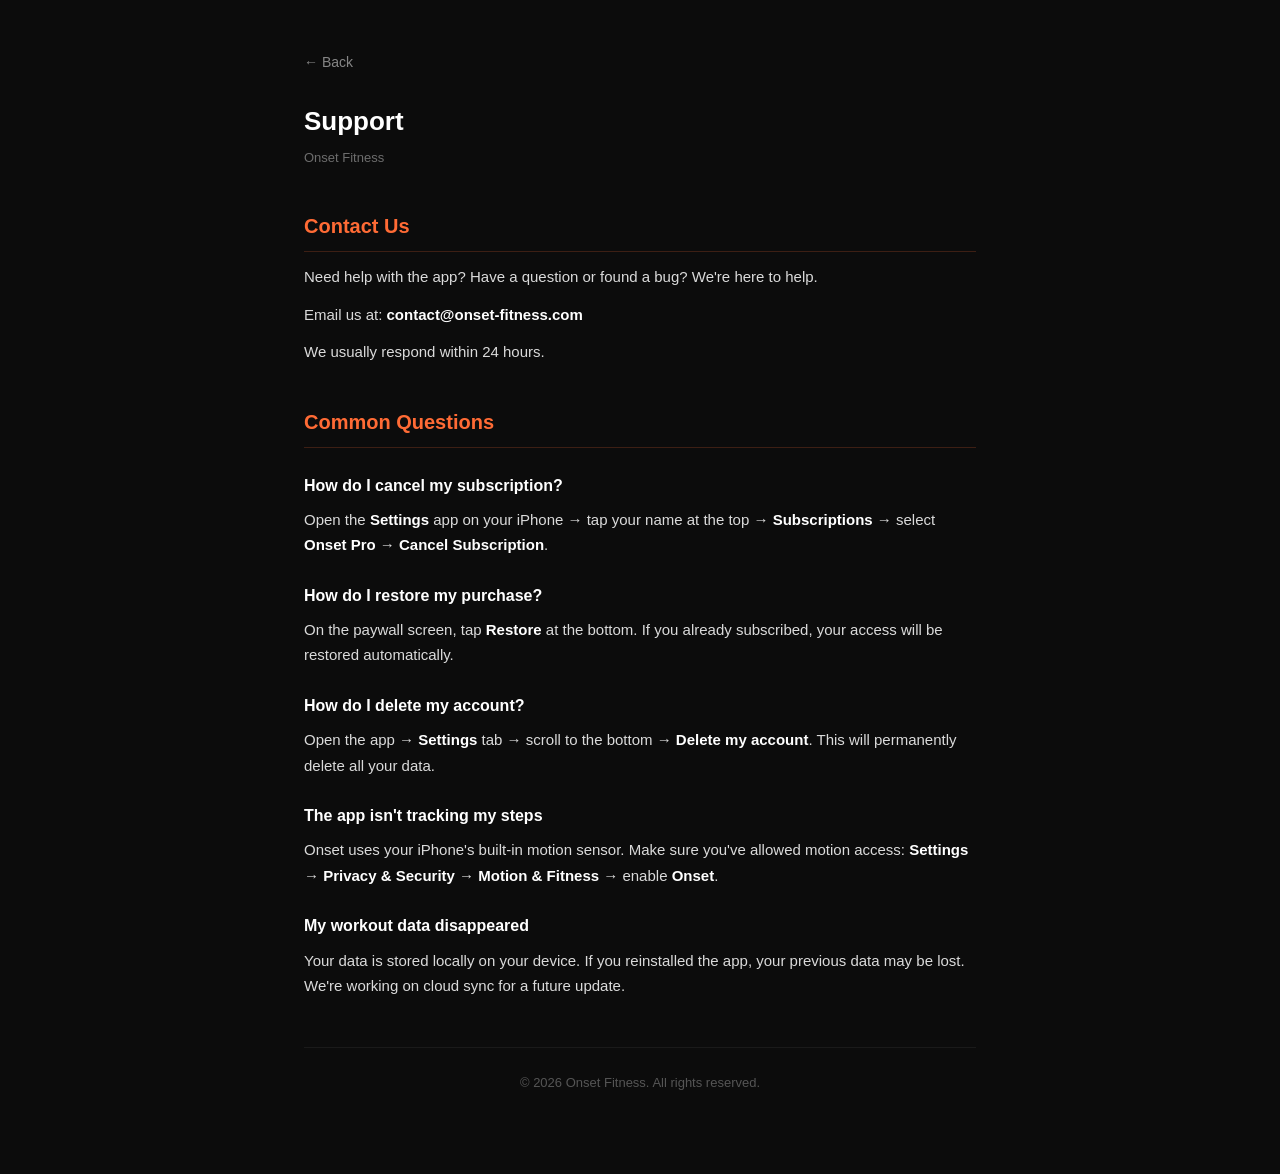
==== support.html @ db7c8f9a "Add support page" ====
<!DOCTYPE html>
<html lang="en">
<head>
<meta charset="UTF-8">
<meta name="viewport" content="width=device-width, initial-scale=1.0">
<title>Onset Fitness — Support</title>
<link rel="stylesheet" href="style.css">
</head>
<body>
<div class="container">

<a href="index.html" class="back">&larr; Back</a>

<h1>Support</h1>
<p class="updated">Onset Fitness</p>

<h2>Contact Us</h2>
<p>Need help with the app? Have a question or found a bug? We're here to help.</p>
<p>Email us at: <a href="mailto:contact@onset-fitness.com"><strong>contact@onset-fitness.com</strong></a></p>
<p>We usually respond within 24 hours.</p>

<h2>Common Questions</h2>

<h3>How do I cancel my subscription?</h3>
<p>Open the <strong>Settings</strong> app on your iPhone &rarr; tap your name at the top &rarr; <strong>Subscriptions</strong> &rarr; select <strong>Onset Pro</strong> &rarr; <strong>Cancel Subscription</strong>.</p>

<h3>How do I restore my purchase?</h3>
<p>On the paywall screen, tap <strong>Restore</strong> at the bottom. If you already subscribed, your access will be restored automatically.</p>

<h3>How do I delete my account?</h3>
<p>Open the app &rarr; <strong>Settings</strong> tab &rarr; scroll to the bottom &rarr; <strong>Delete my account</strong>. This will permanently delete all your data.</p>

<h3>The app isn't tracking my steps</h3>
<p>Onset uses your iPhone's built-in motion sensor. Make sure you've allowed motion access: <strong>Settings</strong> &rarr; <strong>Privacy & Security</strong> &rarr; <strong>Motion & Fitness</strong> &rarr; enable <strong>Onset</strong>.</p>

<h3>My workout data disappeared</h3>
<p>Your data is stored locally on your device. If you reinstalled the app, your previous data may be lost. We're working on cloud sync for a future update.</p>

<div class="footer">
&copy; 2026 Onset Fitness. All rights reserved.
</div>

</div>
</body>
</html>
---- style.css ----
* { margin: 0; padding: 0; box-sizing: border-box; }
body { font-family: -apple-system, BlinkMacSystemFont, 'Segoe UI', Roboto, sans-serif; background: #0C0C0C; color: rgba(255,255,255,0.85); line-height: 1.7; }
.container { max-width: 720px; margin: 0 auto; padding: 48px 24px 80px; }
h1 { font-size: 26px; font-weight: 700; color: #fff; margin-bottom: 4px; }
.updated { color: rgba(255,255,255,0.4); font-size: 13px; margin-bottom: 32px; }
h2 { font-size: 20px; font-weight: 700; color: #FF6B35; margin-top: 40px; margin-bottom: 12px; border-bottom: 1px solid rgba(255,107,53,0.2); padding-bottom: 8px; }
h3 { font-size: 16px; font-weight: 600; color: #fff; margin-top: 24px; margin-bottom: 8px; }
p { margin-bottom: 12px; font-size: 15px; }
ul, ol { margin: 8px 0 12px 24px; font-size: 15px; }
li { margin-bottom: 6px; }
strong { color: #fff; }
table { width: 100%; border-collapse: collapse; margin: 12px 0; font-size: 14px; }
th, td { padding: 10px 12px; text-align: left; border-bottom: 1px solid rgba(255,255,255,0.06); }
th { color: rgba(255,255,255,0.5); font-weight: 600; font-size: 12px; text-transform: uppercase; letter-spacing: 0.5px; }
td { color: rgba(255,255,255,0.75); }
a { color: #FF6B35; text-decoration: none; }
a:hover { text-decoration: underline; }
.back { display: inline-block; margin-bottom: 24px; color: rgba(255,255,255,0.5); font-size: 14px; }
.lang-switch { display: flex; gap: 8px; margin-bottom: 24px; flex-wrap: wrap; }
.lang-switch a { padding: 6px 14px; background: rgba(255,255,255,0.06); border-radius: 8px; font-size: 13px; font-weight: 600; color: rgba(255,255,255,0.6); }
.lang-switch a.active { background: rgba(255,107,53,0.15); color: #FF6B35; }
.highlight { background: rgba(255,107,53,0.08); border-left: 3px solid #FF6B35; padding: 12px 16px; border-radius: 0 8px 8px 0; margin: 16px 0; }
.warning { background: rgba(239,68,68,0.08); border-left: 3px solid #EF4444; padding: 12px 16px; border-radius: 0 8px 8px 0; margin: 16px 0; }
.footer { margin-top: 48px; padding-top: 24px; border-top: 1px solid rgba(255,255,255,0.06); color: rgba(255,255,255,0.3); font-size: 13px; text-align: center; }
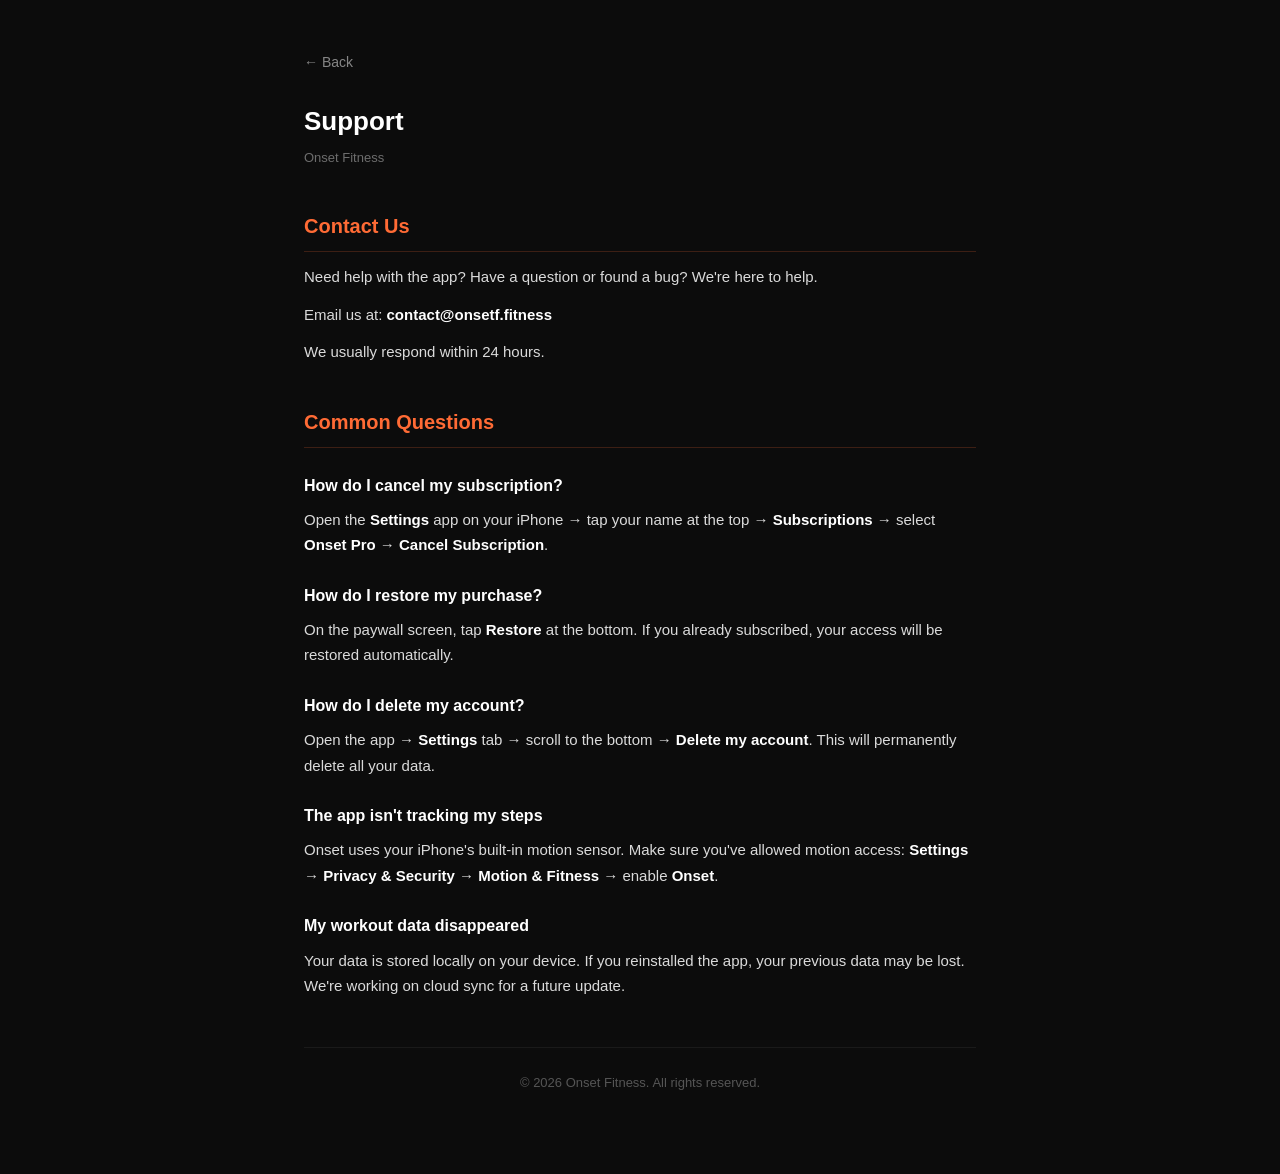
==== commit fe15e1c2: "Fix support email to contact@onsetf.fitness" ====
--- a/support.html
+++ b/support.html
@@ -16,7 +16,7 @@
 
 <h2>Contact Us</h2>
 <p>Need help with the app? Have a question or found a bug? We're here to help.</p>
-<p>Email us at: <a href="mailto:contact@onset-fitness.com"><strong>contact@onset-fitness.com</strong></a></p>
+<p>Email us at: <a href="mailto:contact@onsetf.fitness"><strong>contact@onsetf.fitness</strong></a></p>
 <p>We usually respond within 24 hours.</p>
 
 <h2>Common Questions</h2>
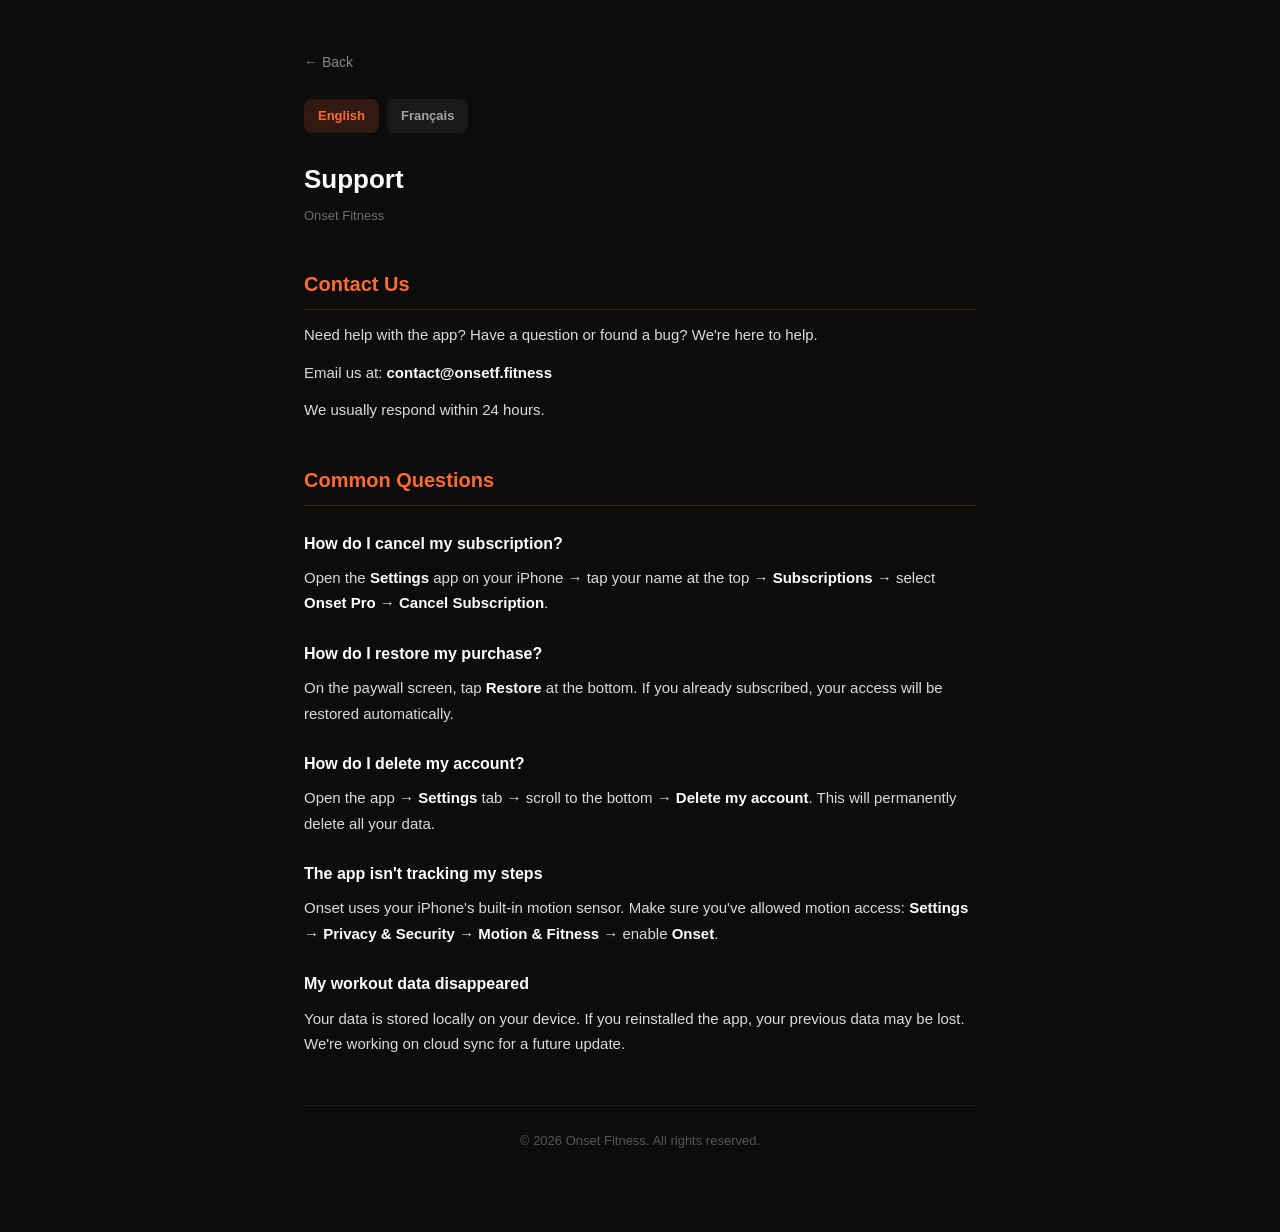
==== commit ee7cadec: "Add French support page + language switch" ====
--- a/support.html
+++ b/support.html
@@ -10,6 +10,11 @@
 <div class="container">
 
 <a href="index.html" class="back">&larr; Back</a>
+
+<div class="lang-switch">
+<a href="support.html" class="active">English</a>
+<a href="support-fr.html">Français</a>
+</div>
 
 <h1>Support</h1>
 <p class="updated">Onset Fitness</p>
